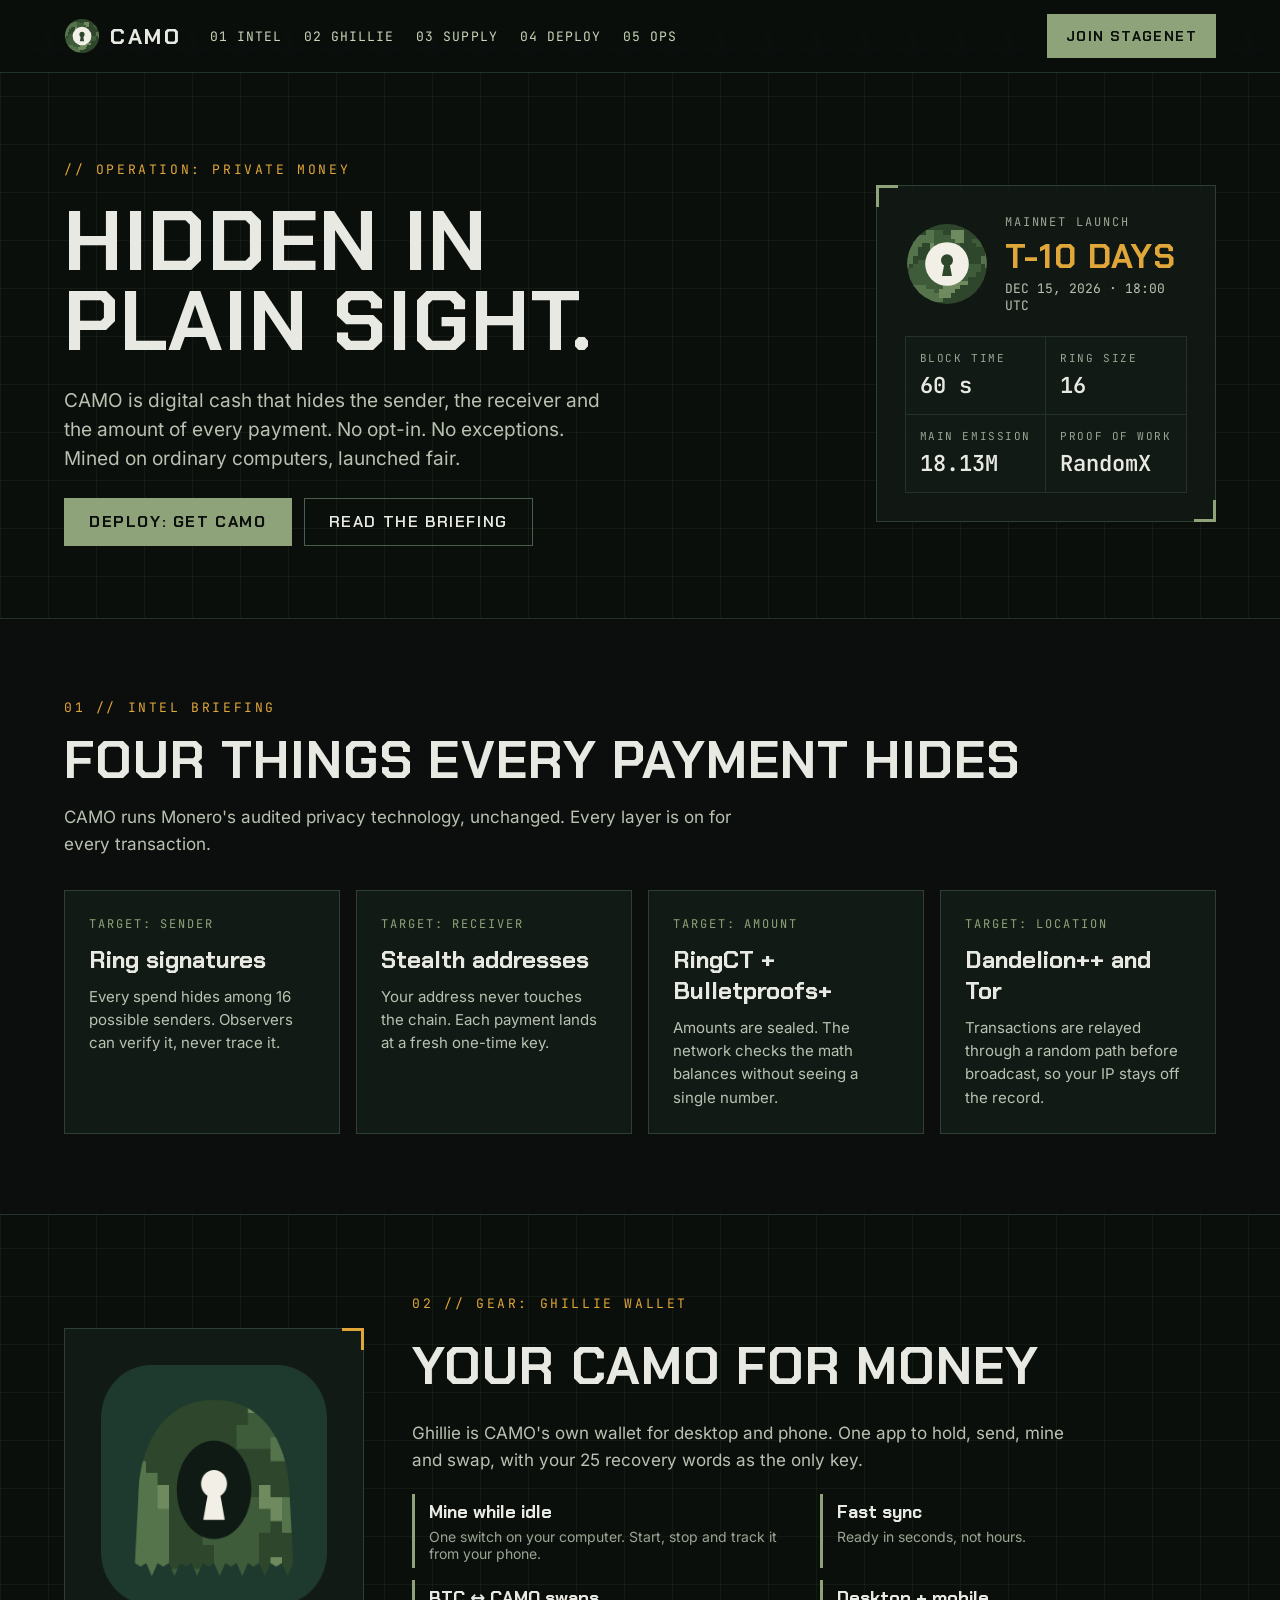
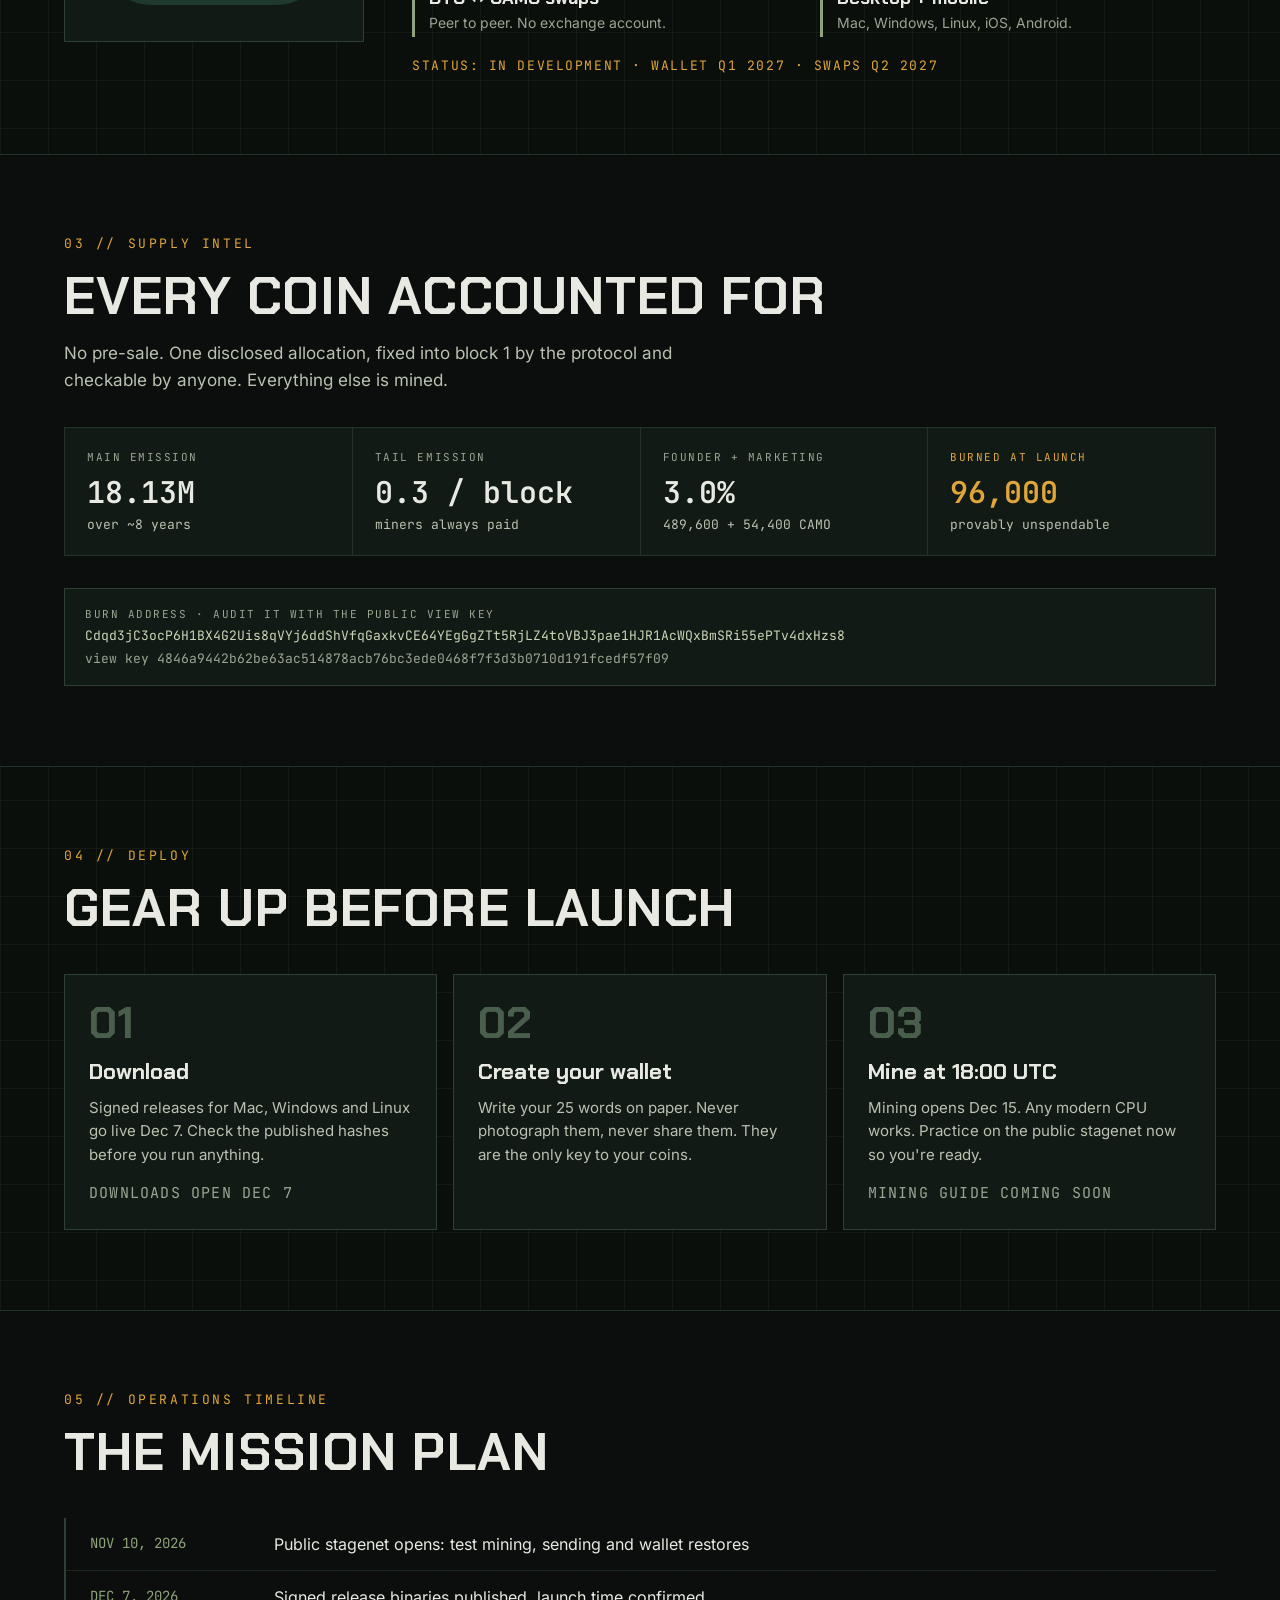
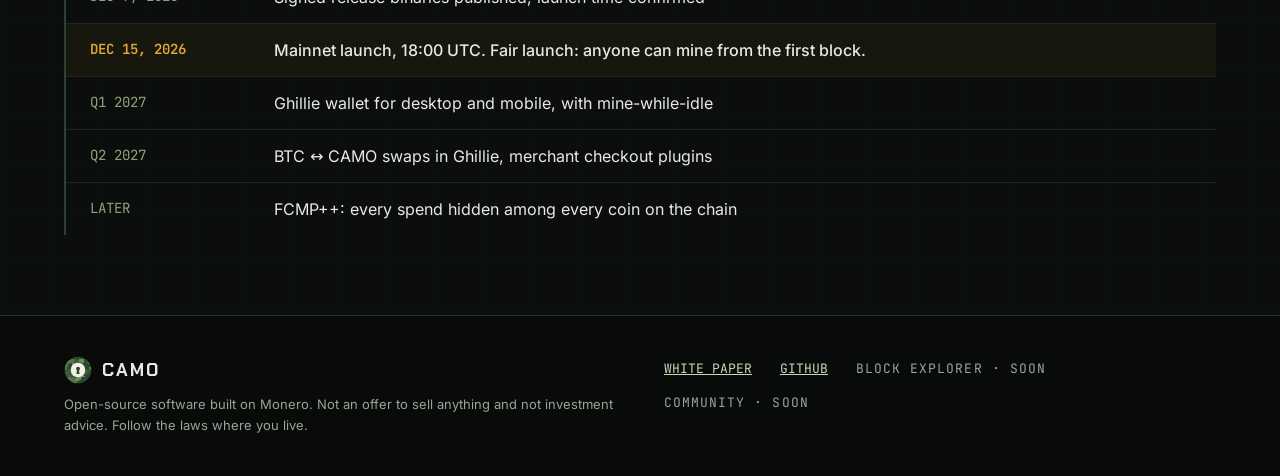
==== website/index.html @ 6e3fe288 "Add static website from the night-ops design Plain HTML/CSS/JS with self-hosted fonts and a strict C" ====
<!doctype html>
<html lang="en">
<head>
<meta charset="utf-8">
<meta name="viewport" content="width=device-width, initial-scale=1">
<title>CAMO: private digital cash</title>
<meta name="description" content="CAMO is digital cash that hides the sender, the receiver and the amount of every payment. Built on Monero's audited privacy technology. Fair launch Dec 15, 2026.">
<meta http-equiv="Content-Security-Policy" content="default-src 'self'; img-src 'self'; font-src 'self'; style-src 'self'; script-src 'self'; object-src 'none'; base-uri 'none'; form-action 'none'">
<meta name="referrer" content="no-referrer">
<meta name="theme-color" content="#0B0F0C">
<meta property="og:title" content="CAMO: hidden in plain sight">
<meta property="og:description" content="Private digital cash. Sender, receiver and amount hidden in every payment. Fair launch Dec 15, 2026, 18:00 UTC.">
<meta property="og:image" content="assets/camo-logo-512.png">
<link rel="icon" href="assets/favicon.ico" sizes="any">
<link rel="icon" href="assets/camo-logo.svg" type="image/svg+xml">
<link rel="preload" href="assets/fonts/chakra-petch-latin-700-normal.woff2" as="font" type="font/woff2" crossorigin>
<link rel="stylesheet" href="styles.css">
<script src="main.js" defer></script>
</head>
<body>
<a class="skip" href="#intel">Skip to content</a>
<div class="grid-bg">

<header class="topbar">
  <nav class="wrap nav" aria-label="Main">
    <a class="brand" href="#top">
      <img src="assets/camo-logo.svg" alt="" width="36" height="36">
      <span>CAMO</span>
    </a>
    <div class="nav-links">
      <a href="#intel">01 INTEL</a>
      <a href="#ghillie">02 GHILLIE</a>
      <a href="#supply">03 SUPPLY</a>
      <a href="#deploy">04 DEPLOY</a>
      <a href="#ops">05 OPS</a>
    </div>
    <a class="btn btn-solid btn-sm" href="#deploy">JOIN STAGENET</a>
  </nav>
</header>

<main>
<!-- HERO -->
<section id="top" class="wrap hero">
  <div class="hero-copy">
    <p class="kicker">// OPERATION: PRIVATE MONEY</p>
    <h1>Hidden in<br>plain sight.</h1>
    <p class="lede">CAMO is digital cash that hides the sender, the receiver and the amount of every payment. No opt-in. No exceptions. Mined on ordinary computers, launched fair.</p>
    <div class="actions">
      <a class="btn btn-solid" href="#deploy">DEPLOY: GET CAMO</a>
      <a class="btn btn-ghost" href="#intel">READ THE BRIEFING</a>
    </div>
  </div>
  <div class="panel hero-panel">
    <span class="corner tl" aria-hidden="true"></span>
    <span class="corner br" aria-hidden="true"></span>
    <div class="launch">
      <img src="assets/camo-logo.svg" alt="CAMO coin" width="84" height="84">
      <div>
        <p class="label">MAINNET LAUNCH</p>
        <p class="countdown" id="countdown" data-launch="2026-12-15T18:00:00Z">DEC 15</p>
        <p class="mono-sm">DEC 15, 2026 · 18:00 UTC</p>
      </div>
    </div>
    <dl class="stats stats-2">
      <div><dt>BLOCK TIME</dt><dd>60 s</dd></div>
      <div><dt>RING SIZE</dt><dd>16</dd></div>
      <div><dt>MAIN EMISSION</dt><dd>18.13M</dd></div>
      <div><dt>PROOF OF WORK</dt><dd>RandomX</dd></div>
    </dl>
  </div>
</section>

<!-- 01 INTEL -->
<section id="intel" class="band band-dark">
  <div class="wrap stack">
    <header class="sec-head">
      <p class="kicker">01 // INTEL BRIEFING</p>
      <h2>Four things every payment hides</h2>
      <p class="sub">CAMO runs Monero's audited privacy technology, unchanged. Every layer is on for every transaction.</p>
    </header>
    <div class="cards">
      <article class="card">
        <p class="tag">TARGET: SENDER</p>
        <h3>Ring signatures</h3>
        <p>Every spend hides among 16 possible senders. Observers can verify it, never trace it.</p>
      </article>
      <article class="card">
        <p class="tag">TARGET: RECEIVER</p>
        <h3>Stealth addresses</h3>
        <p>Your address never touches the chain. Each payment lands at a fresh one-time key.</p>
      </article>
      <article class="card">
        <p class="tag">TARGET: AMOUNT</p>
        <h3>RingCT + Bulletproofs+</h3>
        <p>Amounts are sealed. The network checks the math balances without seeing a single number.</p>
      </article>
      <article class="card">
        <p class="tag">TARGET: LOCATION</p>
        <h3>Dandelion++ and Tor</h3>
        <p>Transactions are relayed through a random path before broadcast, so your IP stays off the record.</p>
      </article>
    </div>
  </div>
</section>

<!-- 02 GHILLIE -->
<section id="ghillie" class="band">
  <div class="wrap split">
    <div class="ghillie-art">
      <div class="panel">
        <span class="corner tr amber" aria-hidden="true"></span>
        <img src="assets/ghillie-icon-512.png" alt="Ghillie wallet icon: a camouflage hood with a keyhole face" width="240" height="240">
      </div>
    </div>
    <div class="stack-sm grow">
      <p class="kicker">02 // GEAR: GHILLIE WALLET</p>
      <h2>Your camo for money</h2>
      <p class="sub">Ghillie is CAMO's own wallet for desktop and phone. One app to hold, send, mine and swap, with your 25 recovery words as the only key.</p>
      <ul class="features">
        <li><strong>Mine while idle</strong><span>One switch on your computer. Start, stop and track it from your phone.</span></li>
        <li><strong>Fast sync</strong><span>Ready in seconds, not hours.</span></li>
        <li><strong>BTC ↔ CAMO swaps</strong><span>Peer to peer. No exchange account.</span></li>
        <li><strong>Desktop + mobile</strong><span>Mac, Windows, Linux, iOS, Android.</span></li>
      </ul>
      <p class="status">STATUS: IN DEVELOPMENT · WALLET Q1 2027 · SWAPS Q2 2027</p>
    </div>
  </div>
</section>

<!-- 03 SUPPLY -->
<section id="supply" class="band band-dark">
  <div class="wrap stack">
    <header class="sec-head">
      <p class="kicker">03 // SUPPLY INTEL</p>
      <h2>Every coin accounted for</h2>
      <p class="sub">No pre-sale. One disclosed allocation, fixed into block 1 by the protocol and checkable by anyone. Everything else is mined.</p>
    </header>
    <dl class="stats stats-wide">
      <div><dt>MAIN EMISSION</dt><dd>18.13M</dd><p>over ~8 years</p></div>
      <div><dt>TAIL EMISSION</dt><dd>0.3 / block</dd><p>miners always paid</p></div>
      <div><dt>FOUNDER + MARKETING</dt><dd>3.0%</dd><p>489,600 + 54,400 CAMO</p></div>
      <div class="hot"><dt>BURNED AT LAUNCH</dt><dd>96,000</dd><p>provably unspendable</p></div>
    </dl>
    <div class="panel burn">
      <p class="label">BURN ADDRESS · AUDIT IT WITH THE PUBLIC VIEW KEY</p>
      <p class="addr">Cdqd3jC3ocP6H1BX4G2Uis8qVYj6ddShVfqGaxkvCE64YEgGgZTt5RjLZ4toVBJ3pae1HJR1AcWQxBmSRi55ePTv4dxHzs8</p>
      <p class="addr dim">view key 4846a9442b62be63ac514878acb76bc3ede0468f7f3d3b0710d191fcedf57f09</p>
    </div>
  </div>
</section>

<!-- 04 DEPLOY -->
<section id="deploy" class="band">
  <div class="wrap stack">
    <header class="sec-head">
      <p class="kicker">04 // DEPLOY</p>
      <h2>Gear up before launch</h2>
    </header>
    <ol class="cards steps">
      <li class="card">
        <p class="step-no" aria-hidden="true">01</p>
        <h3>Download</h3>
        <p>Signed releases for Mac, Windows and Linux go live Dec 7. Check the published hashes before you run anything.</p>
        <p class="soon">DOWNLOADS OPEN DEC 7</p>
      </li>
      <li class="card">
        <p class="step-no" aria-hidden="true">02</p>
        <h3>Create your wallet</h3>
        <p>Write your 25 words on paper. Never photograph them, never share them. They are the only key to your coins.</p>
      </li>
      <li class="card">
        <p class="step-no" aria-hidden="true">03</p>
        <h3>Mine at 18:00 UTC</h3>
        <p>Mining opens Dec 15. Any modern CPU works. Practice on the public stagenet now so you're ready.</p>
        <p class="soon">MINING GUIDE COMING SOON</p>
      </li>
    </ol>
  </div>
</section>

<!-- 05 OPS -->
<section id="ops" class="band band-dark">
  <div class="wrap stack">
    <header class="sec-head">
      <p class="kicker">05 // OPERATIONS TIMELINE</p>
      <h2>The mission plan</h2>
    </header>
    <ol class="timeline">
      <li><span class="when">NOV 10, 2026</span><span>Public stagenet opens: test mining, sending and wallet restores</span></li>
      <li><span class="when">DEC 7, 2026</span><span>Signed release binaries published, launch time confirmed</span></li>
      <li class="hot"><span class="when">DEC 15, 2026</span><span>Mainnet launch, 18:00 UTC. Fair launch: anyone can mine from the first block.</span></li>
      <li><span class="when">Q1 2027</span><span>Ghillie wallet for desktop and mobile, with mine-while-idle</span></li>
      <li><span class="when">Q2 2027</span><span>BTC ↔ CAMO swaps in Ghillie, merchant checkout plugins</span></li>
      <li><span class="when">LATER</span><span>FCMP++: every spend hidden among every coin on the chain</span></li>
    </ol>
  </div>
</section>
</main>

<footer class="footer">
  <div class="wrap footer-in">
    <div class="stack-xs">
      <div class="brand brand-sm"><img src="assets/camo-logo.svg" alt="" width="28" height="28"><span>CAMO</span></div>
      <p class="fine">Open-source software built on Monero. Not an offer to sell anything and not investment advice. Follow the laws where you live.</p>
    </div>
    <nav class="footer-links" aria-label="Footer">
      <a href="assets/CAMO-White-Paper.pdf">WHITE PAPER</a>
      <a href="https://github.com/thedifference7717-sys/camo" rel="noopener">GITHUB</a>
      <span class="soon">BLOCK EXPLORER · SOON</span>
      <span class="soon">COMMUNITY · SOON</span>
    </nav>
  </div>
</footer>

</div>
</body>
</html>
---- website/styles.css ----
/* CAMO website — "night-ops" look. Self-hosted fonts (no third-party requests). */
@font-face{font-family:"Chakra Petch";font-weight:600;font-display:swap;src:url(assets/fonts/chakra-petch-latin-600-normal.woff2) format("woff2")}
@font-face{font-family:"Chakra Petch";font-weight:700;font-display:swap;src:url(assets/fonts/chakra-petch-latin-700-normal.woff2) format("woff2")}
@font-face{font-family:"JetBrains Mono";font-weight:400;font-display:swap;src:url(assets/fonts/jetbrains-mono-latin-400-normal.woff2) format("woff2")}
@font-face{font-family:"JetBrains Mono";font-weight:600;font-display:swap;src:url(assets/fonts/jetbrains-mono-latin-600-normal.woff2) format("woff2")}
@font-face{font-family:"Inter";font-weight:400;font-display:swap;src:url(assets/fonts/inter-latin-400-normal.woff2) format("woff2")}
@font-face{font-family:"Inter";font-weight:500;font-display:swap;src:url(assets/fonts/inter-latin-500-normal.woff2) format("woff2")}

:root{
  --bg:#0B0F0C; --bg-deep:#080B09; --panel:#121A15; --line:#24332A; --line-2:#2E4034; --line-3:#1C2820;
  --text:#E7E9E2; --text-2:#B9C2B1; --text-3:#9AA593; --link:#C9D6B8;
  --olive:#8FA37A; --olive-dim:#4A5E4E; --amber:#E0A63A;
  --display:"Chakra Petch",system-ui,sans-serif; --mono:"JetBrains Mono",ui-monospace,monospace; --body:"Inter",system-ui,sans-serif;
  color-scheme:dark;
}
*,*::before,*::after{box-sizing:border-box}
html{scroll-behavior:smooth;scroll-padding-top:80px}
@media (prefers-reduced-motion:reduce){html{scroll-behavior:auto}}
body{margin:0;background:var(--bg);color:var(--text);font-family:var(--body);-webkit-text-size-adjust:100%}
img{max-width:100%;height:auto}
a{color:var(--link)}a:hover{color:#fff}
:focus-visible{outline:2px solid var(--amber);outline-offset:3px}
h1,h2,h3{font-family:var(--display);font-weight:700;margin:0}
h2{font-size:clamp(32px,4.5vw,52px);letter-spacing:.02em;text-transform:uppercase}
h3{font-size:24px}
p{margin:0}
.skip{position:absolute;left:-9999px;top:0;z-index:10;background:var(--amber);color:var(--bg);padding:10px 14px;font-family:var(--mono)}
.skip:focus{left:12px;top:12px}

.grid-bg{min-height:100vh;background-color:var(--bg);
  background-image:linear-gradient(rgba(143,163,122,.07) 1px,transparent 1px),linear-gradient(90deg,rgba(143,163,122,.07) 1px,transparent 1px);
  background-size:48px 48px}
.wrap{max-width:1200px;margin:0 auto;padding-left:24px;padding-right:24px}
.stack{display:flex;flex-direction:column;gap:32px}
.stack-sm{display:flex;flex-direction:column;gap:20px}
.stack-xs{display:flex;flex-direction:column;gap:10px}
.grow{flex:999 1 480px;min-width:0}

/* nav */
.topbar{position:sticky;top:0;z-index:5;border-bottom:1px solid var(--line);background:rgba(11,15,12,.92);backdrop-filter:blur(6px)}
.nav{padding-top:14px;padding-bottom:14px;display:flex;flex-wrap:wrap;align-items:center;gap:12px 28px}
.brand{display:flex;align-items:center;gap:10px;text-decoration:none;color:var(--text);font-family:var(--display);font-weight:700;font-size:22px;letter-spacing:.12em}
.brand img{width:36px;height:36px}
.brand-sm{font-size:18px}.brand-sm img{width:28px;height:28px}
.nav-links{display:flex;flex-wrap:wrap;gap:6px 22px;flex-grow:1;font-family:var(--mono);font-size:13px;letter-spacing:.08em}
.nav-links a{text-decoration:none;padding:6px 0}

/* buttons */
.btn{display:inline-flex;align-items:center;min-height:48px;padding:0 24px;font-family:var(--display);font-weight:700;font-size:16px;letter-spacing:.1em;text-decoration:none;border:1px solid var(--olive)}
.btn-sm{min-height:44px;padding:0 18px;font-size:14px}
.btn-solid{background:var(--olive);color:var(--bg)}.btn-solid:hover{background:#A3B78E;color:var(--bg)}
.btn-ghost{border-color:var(--olive-dim);color:var(--text);font-weight:600}.btn-ghost:hover{border-color:var(--olive)}
.actions{display:flex;flex-wrap:wrap;gap:12px}

/* type helpers */
.kicker{font-family:var(--mono);font-size:13px;letter-spacing:.2em;color:var(--amber)}
.label{font-family:var(--mono);font-size:12px;letter-spacing:.16em;color:var(--text-3)}
.mono-sm{font-family:var(--mono);font-size:13px;color:var(--text-2);margin-top:2px}
.sub{max-width:680px;font-size:17px;line-height:1.6;color:var(--text-2)}
.sec-head{display:flex;flex-direction:column;gap:10px}

/* hero */
.hero{padding-top:88px;padding-bottom:72px;display:flex;flex-wrap:wrap;gap:48px;align-items:center}
.hero-copy{flex:999 1 520px;min-width:0;display:flex;flex-direction:column;gap:24px}
.hero h1{font-size:clamp(44px,7vw,84px);line-height:.95;letter-spacing:.02em;text-transform:uppercase}
.lede{max-width:560px;font-size:19px;line-height:1.55;color:var(--text-2)}
.panel{position:relative;border:1px solid var(--line-2);background:rgba(18,26,21,.9)}
.hero-panel{flex:1 1 340px;min-width:0;padding:28px}
.corner{position:absolute;width:22px;height:22px;border:0 solid var(--olive)}
.corner.tl{top:-1px;left:-1px;border-top-width:3px;border-left-width:3px}
.corner.br{bottom:-1px;right:-1px;border-bottom-width:3px;border-right-width:3px}
.corner.tr{top:-1px;right:-1px;border-top-width:3px;border-right-width:3px}
.corner.amber{border-color:var(--amber)}
.launch{display:flex;align-items:center;gap:16px;margin-bottom:22px}
.launch img{width:84px;height:84px;flex:none}
.countdown{margin-top:4px;font-family:var(--display);font-weight:700;font-size:34px;letter-spacing:.04em;color:var(--amber)}

/* stat grids */
.stats{margin:0;display:grid;gap:1px;background:var(--line);border:1px solid var(--line);font-family:var(--mono)}
.stats>div{background:var(--panel);padding:14px}
.stats dt{font-size:11px;letter-spacing:.14em;color:var(--text-3)}
.stats dd{margin:6px 0 0;font-size:22px;font-weight:600}
.stats-2{grid-template-columns:repeat(2,minmax(0,1fr))}
.stats-wide{grid-template-columns:repeat(auto-fit,minmax(220px,1fr))}
.stats-wide>div{padding:22px}
.stats-wide dd{margin:8px 0 4px;font-size:30px}
.stats-wide p{font-size:13px;color:var(--text-2)}
.stats .hot dt,.stats .hot dd{color:var(--amber)}

/* bands & cards */
.band{border-top:1px solid var(--line)}
.band>.wrap{padding-top:80px;padding-bottom:80px}
.band-dark{background:rgba(11,15,12,.85)}
.cards{margin:0;padding:0;list-style:none;display:flex;flex-wrap:wrap;gap:16px}
.card{flex:1 1 250px;border:1px solid var(--line-2);background:var(--panel);padding:24px;display:flex;flex-direction:column;gap:10px}
.card>p{font-size:15px;line-height:1.55;color:var(--text-2)}
.card .tag{font-family:var(--mono);font-size:12px;letter-spacing:.16em;color:var(--olive)}
.steps .card{flex-basis:300px}.steps h3{font-size:22px}
.card .step-no{font-family:var(--display);font-weight:700;font-size:44px;color:var(--olive-dim);line-height:1.1}
.soon{font-family:var(--mono);font-size:13px;letter-spacing:.08em;color:var(--text-3)}
.card .soon{margin-top:auto;padding-top:6px;color:var(--text-3)}

/* ghillie */
.split{display:flex;flex-wrap:wrap;gap:48px;align-items:center}
.ghillie-art{flex:1 1 300px;display:flex;justify-content:center}
.ghillie-art .panel{padding:36px;background:var(--panel)}
.ghillie-art img{display:block;width:240px;height:240px}
.features{margin:0;padding:0;list-style:none;display:grid;grid-template-columns:repeat(2,minmax(0,1fr));gap:12px}
.features li{border-left:3px solid var(--olive);padding:6px 0 6px 14px;display:flex;flex-direction:column;gap:4px}
.features strong{font-family:var(--display);font-weight:700;font-size:18px}
.features span{font-size:14px;color:var(--text-3)}
.status{font-family:var(--mono);font-size:13px;letter-spacing:.12em;color:var(--amber)}

/* burn */
.burn{background:var(--panel);padding:18px 20px;display:flex;flex-direction:column;gap:6px}
.burn .label{font-size:11px;letter-spacing:.14em}
.addr{font-family:var(--mono);font-size:13px;color:var(--link);word-break:break-all;user-select:all}
.addr.dim{color:var(--text-3)}

/* timeline */
.timeline{margin:0;padding:0;list-style:none;border-left:2px solid var(--line-2)}
.timeline li{display:flex;flex-wrap:wrap;gap:4px 24px;padding:16px 0 16px 24px;border-bottom:1px solid var(--line-3);font-size:16px}
.timeline li:last-child{border-bottom:0}
.timeline .when{flex:0 0 160px;font-family:var(--mono);font-size:14px;color:var(--olive)}
.timeline li>span:last-child{flex:1 1 320px}
.timeline .hot{background:rgba(224,166,58,.06);font-weight:500}
.timeline .hot .when{color:var(--amber);font-weight:600}

/* footer */
.footer{border-top:1px solid var(--line);background:var(--bg-deep)}
.footer-in{padding-top:40px;padding-bottom:40px;display:flex;flex-wrap:wrap;gap:24px 48px;align-items:flex-start}
.footer-in>div{flex:1 1 280px}
.fine{font-size:13px;line-height:1.6;color:var(--text-3)}
.footer-links{flex:1 1 280px;display:flex;flex-wrap:wrap;gap:10px 28px;font-family:var(--mono);font-size:13px}
.footer-links a,.footer-links span{min-height:24px;display:inline-flex;align-items:center}

@media (max-width:560px){
  .hero{padding-top:56px;padding-bottom:48px}
  .band>.wrap{padding-top:56px;padding-bottom:56px}
  .wrap{padding-left:16px;padding-right:16px}
  .topbar{position:static}
  .features{grid-template-columns:1fr}
  .countdown{font-size:28px}
  .launch img{width:64px;height:64px}
  .ghillie-art img{width:180px;height:180px}
}
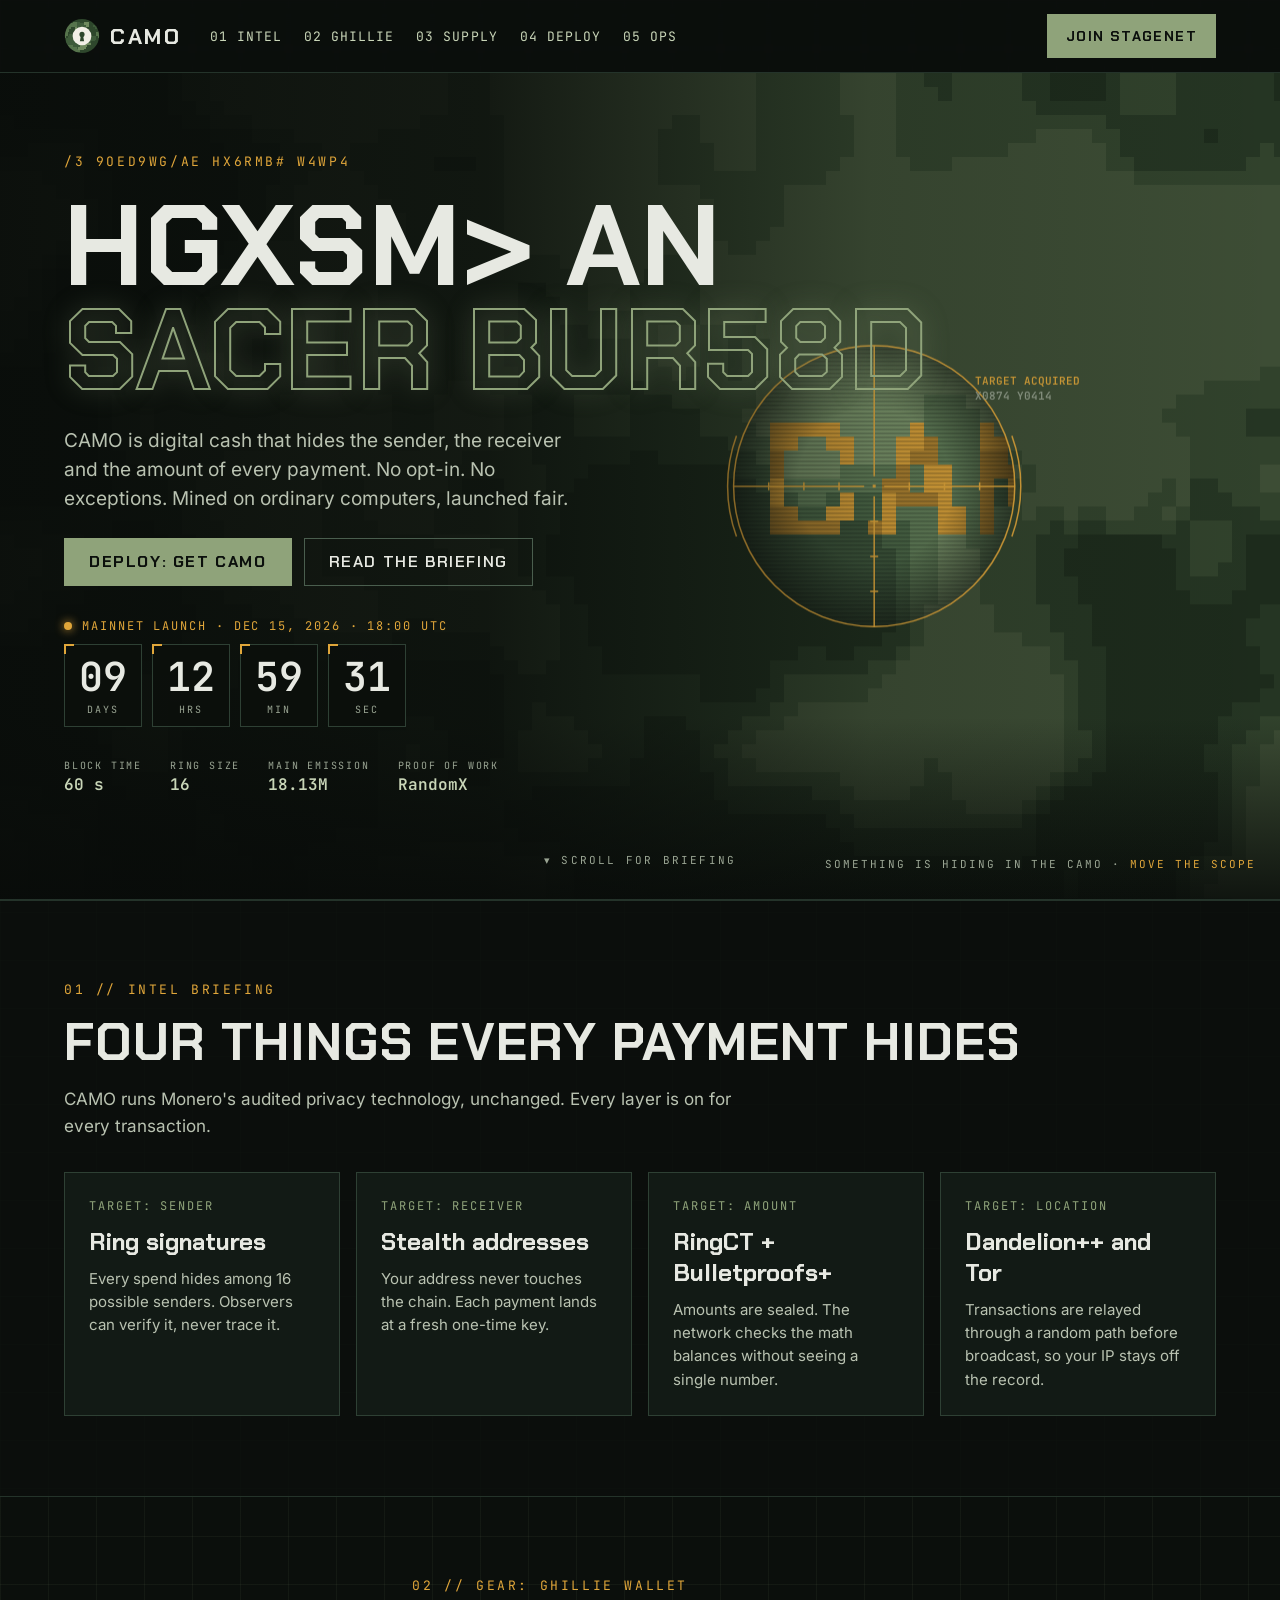
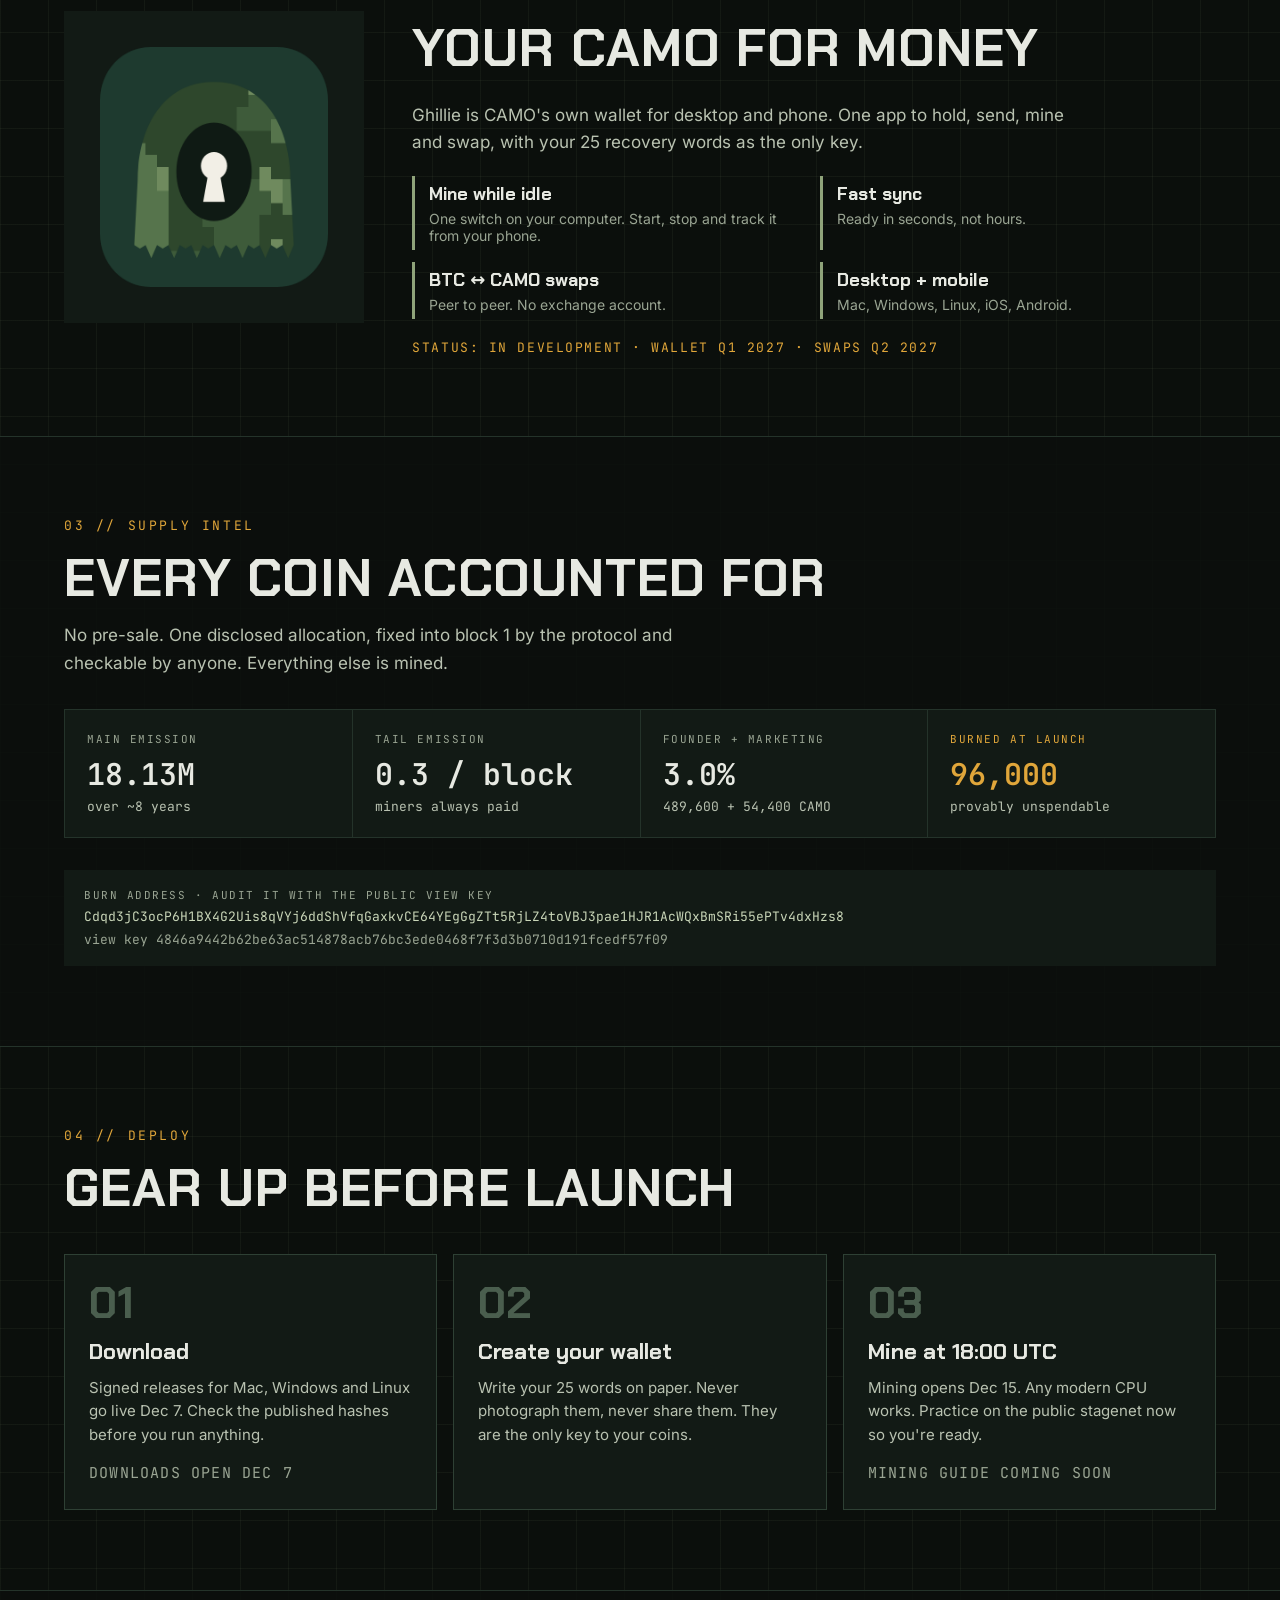
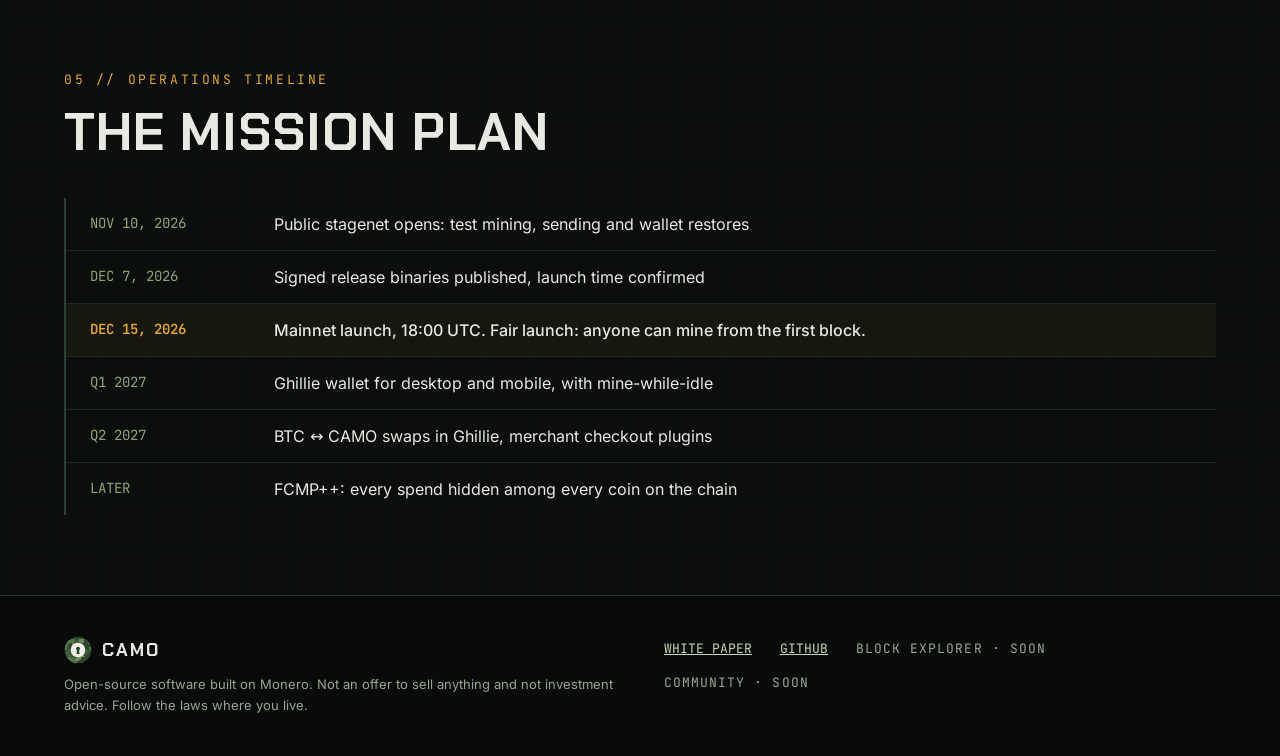
==== commit 532c3ef6: "Website: eye-catching opening screen Full-screen living pixel-camo field in the logo's greens with t" ====
--- a/website/index.html
+++ b/website/index.html
@@ -14,6 +14,7 @@
 <link rel="icon" href="assets/favicon.ico" sizes="any">
 <link rel="icon" href="assets/camo-logo.svg" type="image/svg+xml">
 <link rel="preload" href="assets/fonts/chakra-petch-latin-700-normal.woff2" as="font" type="font/woff2" crossorigin>
+<link rel="preload" href="assets/fonts/jetbrains-mono-latin-600-normal.woff2" as="font" type="font/woff2" crossorigin>
 <link rel="stylesheet" href="styles.css">
 <script src="main.js" defer></script>
 </head>
@@ -40,34 +41,38 @@
 
 <main>
 <!-- HERO -->
-<section id="top" class="wrap hero">
-  <div class="hero-copy">
-    <p class="kicker">// OPERATION: PRIVATE MONEY</p>
-    <h1>Hidden in<br>plain sight.</h1>
+<section id="top" class="hero">
+  <canvas id="camo-field" class="hero-field" aria-hidden="true"></canvas>
+  <div class="hero-shade" aria-hidden="true"></div>
+  <div class="wrap hero-in">
+    <p class="kicker" data-decrypt>// OPERATION: PRIVATE MONEY</p>
+    <h1 aria-label="Hidden in plain sight.">
+      <span class="h1-line" data-decrypt aria-hidden="true">HIDDEN IN</span>
+      <span class="h1-line h1-outline" data-decrypt aria-hidden="true">PLAIN SIGHT.</span>
+    </h1>
     <p class="lede">CAMO is digital cash that hides the sender, the receiver and the amount of every payment. No opt-in. No exceptions. Mined on ordinary computers, launched fair.</p>
     <div class="actions">
       <a class="btn btn-solid" href="#deploy">DEPLOY: GET CAMO</a>
       <a class="btn btn-ghost" href="#intel">READ THE BRIEFING</a>
     </div>
-  </div>
-  <div class="panel hero-panel">
-    <span class="corner tl" aria-hidden="true"></span>
-    <span class="corner br" aria-hidden="true"></span>
-    <div class="launch">
-      <img src="assets/camo-logo.svg" alt="CAMO coin" width="84" height="84">
-      <div>
-        <p class="label">MAINNET LAUNCH</p>
-        <p class="countdown" id="countdown" data-launch="2026-12-15T18:00:00Z">DEC 15</p>
-        <p class="mono-sm">DEC 15, 2026 · 18:00 UTC</p>
+    <div class="launch-box">
+      <p class="label"><span class="blink" aria-hidden="true"></span>MAINNET LAUNCH · DEC 15, 2026 · 18:00 UTC</p>
+      <div class="clock" id="countdown" data-launch="2026-12-15T18:00:00Z" role="timer" aria-live="off">
+        <div><span class="num" data-unit="d">--</span><span class="unit">DAYS</span></div>
+        <div><span class="num" data-unit="h">--</span><span class="unit">HRS</span></div>
+        <div><span class="num" data-unit="m">--</span><span class="unit">MIN</span></div>
+        <div><span class="num" data-unit="s">--</span><span class="unit">SEC</span></div>
       </div>
     </div>
-    <dl class="stats stats-2">
+    <dl class="hero-stats">
       <div><dt>BLOCK TIME</dt><dd>60 s</dd></div>
       <div><dt>RING SIZE</dt><dd>16</dd></div>
       <div><dt>MAIN EMISSION</dt><dd>18.13M</dd></div>
       <div><dt>PROOF OF WORK</dt><dd>RandomX</dd></div>
     </dl>
   </div>
+  <p class="hint" aria-hidden="true">SOMETHING IS HIDING IN THE CAMO · <span class="hint-act hint-mouse">MOVE THE SCOPE</span><span class="hint-act hint-touch">TAP THE CAMO</span></p>
+  <a class="scroll-cue" href="#intel"><span aria-hidden="true">▾</span> SCROLL FOR BRIEFING</a>
 </section>
 
 <!-- 01 INTEL -->
--- a/website/styles.css
+++ b/website/styles.css
@@ -59,21 +59,45 @@
 .sub{max-width:680px;font-size:17px;line-height:1.6;color:var(--text-2)}
 .sec-head{display:flex;flex-direction:column;gap:10px}
 
-/* hero */
-.hero{padding-top:88px;padding-bottom:72px;display:flex;flex-wrap:wrap;gap:48px;align-items:center}
-.hero-copy{flex:999 1 520px;min-width:0;display:flex;flex-direction:column;gap:24px}
-.hero h1{font-size:clamp(44px,7vw,84px);line-height:.95;letter-spacing:.02em;text-transform:uppercase}
-.lede{max-width:560px;font-size:19px;line-height:1.55;color:var(--text-2)}
-.panel{position:relative;border:1px solid var(--line-2);background:rgba(18,26,21,.9)}
-.hero-panel{flex:1 1 340px;min-width:0;padding:28px}
-.corner{position:absolute;width:22px;height:22px;border:0 solid var(--olive)}
-.corner.tl{top:-1px;left:-1px;border-top-width:3px;border-left-width:3px}
-.corner.br{bottom:-1px;right:-1px;border-bottom-width:3px;border-right-width:3px}
-.corner.tr{top:-1px;right:-1px;border-top-width:3px;border-right-width:3px}
-.corner.amber{border-color:var(--amber)}
-.launch{display:flex;align-items:center;gap:16px;margin-bottom:22px}
-.launch img{width:84px;height:84px;flex:none}
-.countdown{margin-top:4px;font-family:var(--display);font-weight:700;font-size:34px;letter-spacing:.04em;color:var(--amber)}
+/* hero: living camo field + scope */
+.hero{position:relative;min-height:calc(100vh - 73px);min-height:calc(100svh - 73px);display:flex;flex-direction:column;justify-content:center;overflow:hidden;border-bottom:1px solid var(--line);background:#0E140F}
+.hero-field{position:absolute;inset:0;width:100%;height:100%;display:block;cursor:crosshair}
+.hero-shade{position:absolute;inset:0;pointer-events:none;
+  background:linear-gradient(90deg,rgba(8,11,9,.92) 0%,rgba(8,11,9,.78) 38%,rgba(8,11,9,.15) 68%,rgba(8,11,9,0) 100%),
+             linear-gradient(0deg,rgba(8,11,9,.85) 0%,rgba(8,11,9,0) 22%)}
+.hero-in{position:relative;width:100%;padding-top:64px;padding-bottom:88px;display:flex;flex-direction:column;gap:24px;pointer-events:none}
+.hero-in a,.hero-in .clock{pointer-events:auto}
+.hero h1{display:flex;flex-direction:column;font-size:clamp(48px,9vw,128px);line-height:.9;letter-spacing:.01em;text-transform:uppercase;max-width:12ch}
+.h1-line{white-space:nowrap}
+.h1-outline{color:transparent;-webkit-text-stroke:2px var(--olive);text-shadow:0 0 28px rgba(143,163,122,.25)}
+.lede{max-width:520px;font-size:19px;line-height:1.55;color:var(--text-2)}
+.launch-box{display:flex;flex-direction:column;gap:10px;margin-top:8px}
+.launch-box .label{display:flex;align-items:center;gap:10px;color:var(--amber)}
+.blink{width:8px;height:8px;background:var(--amber);border-radius:50%;box-shadow:0 0 10px var(--amber);animation:blink 1.4s steps(2,start) infinite}
+@keyframes blink{to{visibility:hidden}}
+.clock{display:flex;gap:10px;font-family:var(--mono)}
+.clock>div{display:flex;flex-direction:column;align-items:center;min-width:78px;padding:12px 10px 10px;border:1px solid var(--line-2);background:rgba(11,15,12,.82);position:relative}
+.clock>div::before{content:"";position:absolute;top:-1px;left:-1px;width:10px;height:10px;border-top:2px solid var(--amber);border-left:2px solid var(--amber)}
+.clock .num{font-size:40px;font-weight:600;line-height:1;color:var(--text);font-variant-numeric:tabular-nums}
+.clock .unit{margin-top:6px;font-size:10px;letter-spacing:.2em;color:var(--text-3)}
+.clock.live .num{color:var(--amber)}
+.hero-stats{margin:8px 0 0;display:flex;flex-wrap:wrap;gap:8px 28px;font-family:var(--mono)}
+.hero-stats dt{font-size:10px;letter-spacing:.18em;color:var(--text-3)}
+.hero-stats dd{margin:2px 0 0;font-size:16px;font-weight:600;color:var(--link)}
+.hint{position:absolute;right:24px;bottom:28px;margin:0;font-family:var(--mono);font-size:11px;letter-spacing:.18em;color:var(--text-3);pointer-events:none;text-align:right}
+.hint-act{color:var(--amber);white-space:nowrap}
+.hint-touch{display:none}
+@media (hover:none){.hint-mouse{display:none}.hint-touch{display:inline}}
+.scroll-cue{position:absolute;left:50%;bottom:22px;transform:translateX(-50%);font-family:var(--mono);font-size:11px;letter-spacing:.2em;text-decoration:none;color:var(--text-3);padding:10px;white-space:nowrap}
+.scroll-cue span{display:inline-block;animation:nudge 1.8s ease-in-out infinite}
+@keyframes nudge{50%{transform:translateY(4px)}}
+@media (prefers-reduced-motion:reduce){.blink,.scroll-cue span{animation:none}}
+@media (max-width:900px){
+  .hero{justify-content:flex-start}
+  .hero-shade{background:linear-gradient(180deg,rgba(8,11,9,.72) 0%,rgba(8,11,9,.62) 60%,rgba(8,11,9,0) 80%,rgba(8,11,9,.5) 100%)}
+  .hero-in{padding-bottom:260px}
+  .hint{left:16px;right:16px;bottom:64px;text-align:center}
+}
 
 /* stat grids */
 .stats{margin:0;display:grid;gap:1px;background:var(--line);border:1px solid var(--line);font-family:var(--mono)}
@@ -135,12 +159,17 @@
 .footer-links a,.footer-links span{min-height:24px;display:inline-flex;align-items:center}
 
 @media (max-width:560px){
-  .hero{padding-top:56px;padding-bottom:48px}
+  .hero-in{padding-top:56px;gap:20px}
+  .h1-outline{-webkit-text-stroke-width:1.5px}
+  .clock{gap:6px}.clock>div{min-width:0;flex:1}.clock .num{font-size:30px}
   .band>.wrap{padding-top:56px;padding-bottom:56px}
   .wrap{padding-left:16px;padding-right:16px}
+  .nav{flex-wrap:nowrap;justify-content:space-between;padding-top:10px;padding-bottom:10px}
+  .nav-links{display:none}
+  .hero{min-height:calc(100svh - 65px)}
+  .hero-in{padding-top:40px}
+  .lede{font-size:17px}
   .topbar{position:static}
   .features{grid-template-columns:1fr}
-  .countdown{font-size:28px}
-  .launch img{width:64px;height:64px}
   .ghillie-art img{width:180px;height:180px}
 }
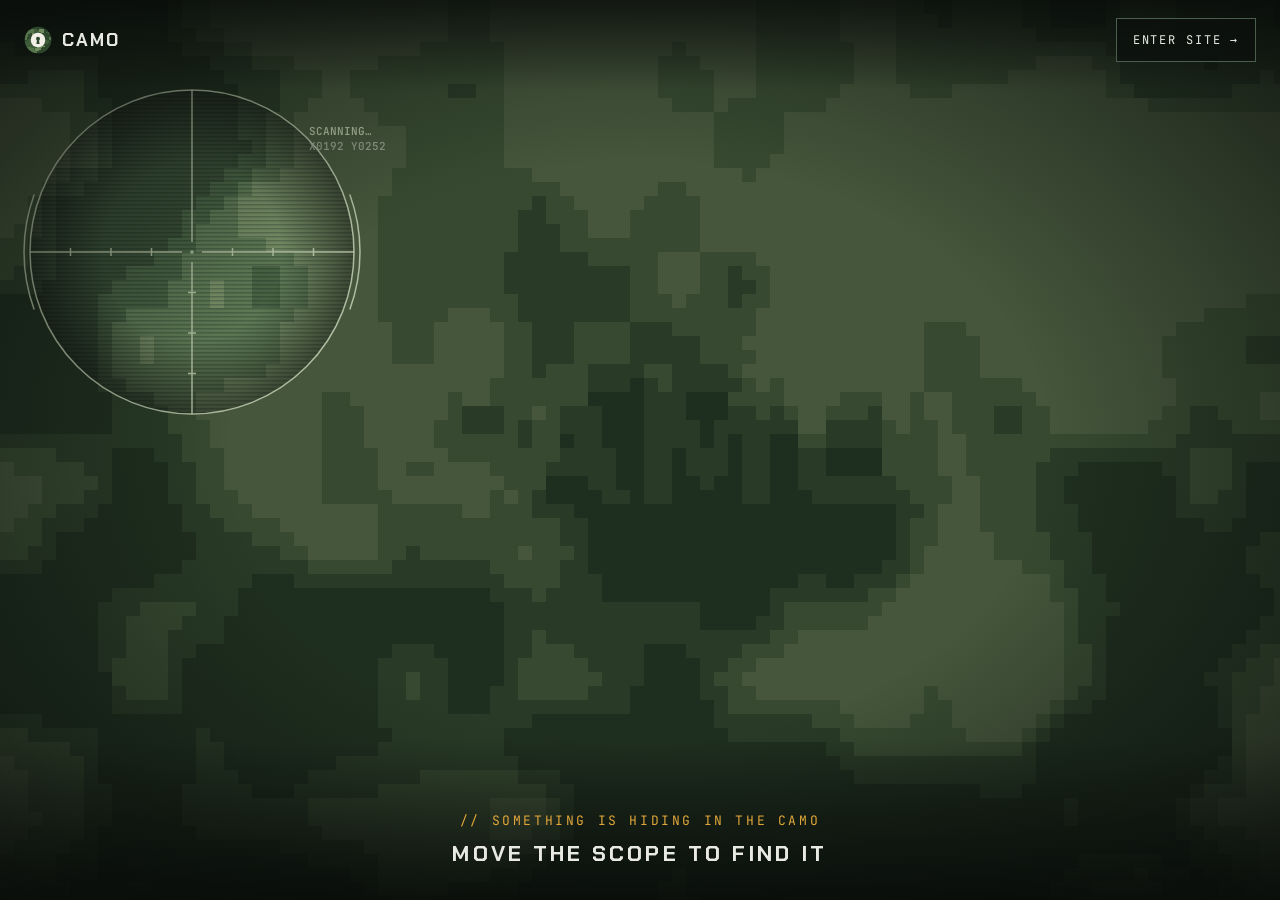
==== commit 2a47fb1e: "Website: camo-and-scope opening screen, main site moves to home.html index.html is now only the livi" ====
--- a/website/index.html
+++ b/website/index.html
@@ -3,220 +3,39 @@
 <head>
 <meta charset="utf-8">
 <meta name="viewport" content="width=device-width, initial-scale=1">
-<title>CAMO: private digital cash</title>
-<meta name="description" content="CAMO is digital cash that hides the sender, the receiver and the amount of every payment. Built on Monero's audited privacy technology. Fair launch Dec 15, 2026.">
+<title>CAMO: hidden in plain sight</title>
+<meta name="description" content="CAMO is digital cash that hides the sender, the receiver and the amount of every payment. Fair launch Dec 15, 2026, 18:00 UTC.">
 <meta http-equiv="Content-Security-Policy" content="default-src 'self'; img-src 'self'; font-src 'self'; style-src 'self'; script-src 'self'; object-src 'none'; base-uri 'none'; form-action 'none'">
 <meta name="referrer" content="no-referrer">
 <meta name="theme-color" content="#0B0F0C">
 <meta property="og:title" content="CAMO: hidden in plain sight">
-<meta property="og:description" content="Private digital cash. Sender, receiver and amount hidden in every payment. Fair launch Dec 15, 2026, 18:00 UTC.">
+<meta property="og:description" content="Private digital cash. Something is hiding in the camo. Fair launch Dec 15, 2026, 18:00 UTC.">
 <meta property="og:image" content="assets/camo-logo-512.png">
 <link rel="icon" href="assets/favicon.ico" sizes="any">
 <link rel="icon" href="assets/camo-logo.svg" type="image/svg+xml">
 <link rel="preload" href="assets/fonts/chakra-petch-latin-700-normal.woff2" as="font" type="font/woff2" crossorigin>
 <link rel="preload" href="assets/fonts/jetbrains-mono-latin-600-normal.woff2" as="font" type="font/woff2" crossorigin>
+<link rel="prefetch" href="home.html">
 <link rel="stylesheet" href="styles.css">
-<script src="main.js" defer></script>
+<script src="intro.js" defer></script>
 </head>
-<body>
-<a class="skip" href="#intel">Skip to content</a>
-<div class="grid-bg">
+<body class="intro">
+<canvas id="camo-field" class="intro-field" aria-hidden="true"></canvas>
+<div class="intro-vignette" aria-hidden="true"></div>
 
-<header class="topbar">
-  <nav class="wrap nav" aria-label="Main">
-    <a class="brand" href="#top">
-      <img src="assets/camo-logo.svg" alt="" width="36" height="36">
-      <span>CAMO</span>
-    </a>
-    <div class="nav-links">
-      <a href="#intel">01 INTEL</a>
-      <a href="#ghillie">02 GHILLIE</a>
-      <a href="#supply">03 SUPPLY</a>
-      <a href="#deploy">04 DEPLOY</a>
-      <a href="#ops">05 OPS</a>
-    </div>
-    <a class="btn btn-solid btn-sm" href="#deploy">JOIN STAGENET</a>
-  </nav>
+<header class="intro-top">
+  <span class="brand brand-sm"><img src="assets/camo-logo.svg" alt="" width="28" height="28"><span>CAMO</span></span>
+  <a class="intro-skip" href="home.html">ENTER SITE <span aria-hidden="true">→</span></a>
 </header>
 
-<main>
-<!-- HERO -->
-<section id="top" class="hero">
-  <canvas id="camo-field" class="hero-field" aria-hidden="true"></canvas>
-  <div class="hero-shade" aria-hidden="true"></div>
-  <div class="wrap hero-in">
-    <p class="kicker" data-decrypt>// OPERATION: PRIVATE MONEY</p>
-    <h1 aria-label="Hidden in plain sight.">
-      <span class="h1-line" data-decrypt aria-hidden="true">HIDDEN IN</span>
-      <span class="h1-line h1-outline" data-decrypt aria-hidden="true">PLAIN SIGHT.</span>
-    </h1>
-    <p class="lede">CAMO is digital cash that hides the sender, the receiver and the amount of every payment. No opt-in. No exceptions. Mined on ordinary computers, launched fair.</p>
-    <div class="actions">
-      <a class="btn btn-solid" href="#deploy">DEPLOY: GET CAMO</a>
-      <a class="btn btn-ghost" href="#intel">READ THE BRIEFING</a>
-    </div>
-    <div class="launch-box">
-      <p class="label"><span class="blink" aria-hidden="true"></span>MAINNET LAUNCH · DEC 15, 2026 · 18:00 UTC</p>
-      <div class="clock" id="countdown" data-launch="2026-12-15T18:00:00Z" role="timer" aria-live="off">
-        <div><span class="num" data-unit="d">--</span><span class="unit">DAYS</span></div>
-        <div><span class="num" data-unit="h">--</span><span class="unit">HRS</span></div>
-        <div><span class="num" data-unit="m">--</span><span class="unit">MIN</span></div>
-        <div><span class="num" data-unit="s">--</span><span class="unit">SEC</span></div>
-      </div>
-    </div>
-    <dl class="hero-stats">
-      <div><dt>BLOCK TIME</dt><dd>60 s</dd></div>
-      <div><dt>RING SIZE</dt><dd>16</dd></div>
-      <div><dt>MAIN EMISSION</dt><dd>18.13M</dd></div>
-      <div><dt>PROOF OF WORK</dt><dd>RandomX</dd></div>
-    </dl>
-  </div>
-  <p class="hint" aria-hidden="true">SOMETHING IS HIDING IN THE CAMO · <span class="hint-act hint-mouse">MOVE THE SCOPE</span><span class="hint-act hint-touch">TAP THE CAMO</span></p>
-  <a class="scroll-cue" href="#intel"><span aria-hidden="true">▾</span> SCROLL FOR BRIEFING</a>
-</section>
-
-<!-- 01 INTEL -->
-<section id="intel" class="band band-dark">
-  <div class="wrap stack">
-    <header class="sec-head">
-      <p class="kicker">01 // INTEL BRIEFING</p>
-      <h2>Four things every payment hides</h2>
-      <p class="sub">CAMO runs Monero's audited privacy technology, unchanged. Every layer is on for every transaction.</p>
-    </header>
-    <div class="cards">
-      <article class="card">
-        <p class="tag">TARGET: SENDER</p>
-        <h3>Ring signatures</h3>
-        <p>Every spend hides among 16 possible senders. Observers can verify it, never trace it.</p>
-      </article>
-      <article class="card">
-        <p class="tag">TARGET: RECEIVER</p>
-        <h3>Stealth addresses</h3>
-        <p>Your address never touches the chain. Each payment lands at a fresh one-time key.</p>
-      </article>
-      <article class="card">
-        <p class="tag">TARGET: AMOUNT</p>
-        <h3>RingCT + Bulletproofs+</h3>
-        <p>Amounts are sealed. The network checks the math balances without seeing a single number.</p>
-      </article>
-      <article class="card">
-        <p class="tag">TARGET: LOCATION</p>
-        <h3>Dandelion++ and Tor</h3>
-        <p>Transactions are relayed through a random path before broadcast, so your IP stays off the record.</p>
-      </article>
-    </div>
-  </div>
-</section>
-
-<!-- 02 GHILLIE -->
-<section id="ghillie" class="band">
-  <div class="wrap split">
-    <div class="ghillie-art">
-      <div class="panel">
-        <span class="corner tr amber" aria-hidden="true"></span>
-        <img src="assets/ghillie-icon-512.png" alt="Ghillie wallet icon: a camouflage hood with a keyhole face" width="240" height="240">
-      </div>
-    </div>
-    <div class="stack-sm grow">
-      <p class="kicker">02 // GEAR: GHILLIE WALLET</p>
-      <h2>Your camo for money</h2>
-      <p class="sub">Ghillie is CAMO's own wallet for desktop and phone. One app to hold, send, mine and swap, with your 25 recovery words as the only key.</p>
-      <ul class="features">
-        <li><strong>Mine while idle</strong><span>One switch on your computer. Start, stop and track it from your phone.</span></li>
-        <li><strong>Fast sync</strong><span>Ready in seconds, not hours.</span></li>
-        <li><strong>BTC ↔ CAMO swaps</strong><span>Peer to peer. No exchange account.</span></li>
-        <li><strong>Desktop + mobile</strong><span>Mac, Windows, Linux, iOS, Android.</span></li>
-      </ul>
-      <p class="status">STATUS: IN DEVELOPMENT · WALLET Q1 2027 · SWAPS Q2 2027</p>
-    </div>
-  </div>
-</section>
-
-<!-- 03 SUPPLY -->
-<section id="supply" class="band band-dark">
-  <div class="wrap stack">
-    <header class="sec-head">
-      <p class="kicker">03 // SUPPLY INTEL</p>
-      <h2>Every coin accounted for</h2>
-      <p class="sub">No pre-sale. One disclosed allocation, fixed into block 1 by the protocol and checkable by anyone. Everything else is mined.</p>
-    </header>
-    <dl class="stats stats-wide">
-      <div><dt>MAIN EMISSION</dt><dd>18.13M</dd><p>over ~8 years</p></div>
-      <div><dt>TAIL EMISSION</dt><dd>0.3 / block</dd><p>miners always paid</p></div>
-      <div><dt>FOUNDER + MARKETING</dt><dd>3.0%</dd><p>489,600 + 54,400 CAMO</p></div>
-      <div class="hot"><dt>BURNED AT LAUNCH</dt><dd>96,000</dd><p>provably unspendable</p></div>
-    </dl>
-    <div class="panel burn">
-      <p class="label">BURN ADDRESS · AUDIT IT WITH THE PUBLIC VIEW KEY</p>
-      <p class="addr">Cdqd3jC3ocP6H1BX4G2Uis8qVYj6ddShVfqGaxkvCE64YEgGgZTt5RjLZ4toVBJ3pae1HJR1AcWQxBmSRi55ePTv4dxHzs8</p>
-      <p class="addr dim">view key 4846a9442b62be63ac514878acb76bc3ede0468f7f3d3b0710d191fcedf57f09</p>
-    </div>
-  </div>
-</section>
-
-<!-- 04 DEPLOY -->
-<section id="deploy" class="band">
-  <div class="wrap stack">
-    <header class="sec-head">
-      <p class="kicker">04 // DEPLOY</p>
-      <h2>Gear up before launch</h2>
-    </header>
-    <ol class="cards steps">
-      <li class="card">
-        <p class="step-no" aria-hidden="true">01</p>
-        <h3>Download</h3>
-        <p>Signed releases for Mac, Windows and Linux go live Dec 7. Check the published hashes before you run anything.</p>
-        <p class="soon">DOWNLOADS OPEN DEC 7</p>
-      </li>
-      <li class="card">
-        <p class="step-no" aria-hidden="true">02</p>
-        <h3>Create your wallet</h3>
-        <p>Write your 25 words on paper. Never photograph them, never share them. They are the only key to your coins.</p>
-      </li>
-      <li class="card">
-        <p class="step-no" aria-hidden="true">03</p>
-        <h3>Mine at 18:00 UTC</h3>
-        <p>Mining opens Dec 15. Any modern CPU works. Practice on the public stagenet now so you're ready.</p>
-        <p class="soon">MINING GUIDE COMING SOON</p>
-      </li>
-    </ol>
-  </div>
-</section>
-
-<!-- 05 OPS -->
-<section id="ops" class="band band-dark">
-  <div class="wrap stack">
-    <header class="sec-head">
-      <p class="kicker">05 // OPERATIONS TIMELINE</p>
-      <h2>The mission plan</h2>
-    </header>
-    <ol class="timeline">
-      <li><span class="when">NOV 10, 2026</span><span>Public stagenet opens: test mining, sending and wallet restores</span></li>
-      <li><span class="when">DEC 7, 2026</span><span>Signed release binaries published, launch time confirmed</span></li>
-      <li class="hot"><span class="when">DEC 15, 2026</span><span>Mainnet launch, 18:00 UTC. Fair launch: anyone can mine from the first block.</span></li>
-      <li><span class="when">Q1 2027</span><span>Ghillie wallet for desktop and mobile, with mine-while-idle</span></li>
-      <li><span class="when">Q2 2027</span><span>BTC ↔ CAMO swaps in Ghillie, merchant checkout plugins</span></li>
-      <li><span class="when">LATER</span><span>FCMP++: every spend hidden among every coin on the chain</span></li>
-    </ol>
-  </div>
-</section>
+<main class="intro-bottom">
+  <h1 class="visually-hidden">CAMO: hidden in plain sight</h1>
+  <p class="kicker">// SOMETHING IS HIDING IN THE CAMO</p>
+  <p class="intro-cta" id="scope-status" aria-live="polite">
+    <span class="when-searching"><span class="hint-mouse">MOVE THE SCOPE TO FIND IT</span><span class="hint-touch">TAP THE CAMO TO AIM THE SCOPE</span></span>
+    <span class="when-locked"><span class="hint-mouse">TARGET ACQUIRED · CLICK TO ENTER</span><span class="hint-touch">TARGET ACQUIRED · TAP TO ENTER</span></span>
+  </p>
+  <noscript><p class="intro-cta"><a href="home.html">ENTER THE CAMO SITE</a></p></noscript>
 </main>
-
-<footer class="footer">
-  <div class="wrap footer-in">
-    <div class="stack-xs">
-      <div class="brand brand-sm"><img src="assets/camo-logo.svg" alt="" width="28" height="28"><span>CAMO</span></div>
-      <p class="fine">Open-source software built on Monero. Not an offer to sell anything and not investment advice. Follow the laws where you live.</p>
-    </div>
-    <nav class="footer-links" aria-label="Footer">
-      <a href="assets/CAMO-White-Paper.pdf">WHITE PAPER</a>
-      <a href="https://github.com/thedifference7717-sys/camo" rel="noopener">GITHUB</a>
-      <span class="soon">BLOCK EXPLORER · SOON</span>
-      <span class="soon">COMMUNITY · SOON</span>
-    </nav>
-  </div>
-</footer>
-
-</div>
 </body>
 </html>
--- a/website/styles.css
+++ b/website/styles.css
@@ -59,45 +59,32 @@
 .sub{max-width:680px;font-size:17px;line-height:1.6;color:var(--text-2)}
 .sec-head{display:flex;flex-direction:column;gap:10px}
 
-/* hero: living camo field + scope */
-.hero{position:relative;min-height:calc(100vh - 73px);min-height:calc(100svh - 73px);display:flex;flex-direction:column;justify-content:center;overflow:hidden;border-bottom:1px solid var(--line);background:#0E140F}
-.hero-field{position:absolute;inset:0;width:100%;height:100%;display:block;cursor:crosshair}
-.hero-shade{position:absolute;inset:0;pointer-events:none;
-  background:linear-gradient(90deg,rgba(8,11,9,.92) 0%,rgba(8,11,9,.78) 38%,rgba(8,11,9,.15) 68%,rgba(8,11,9,0) 100%),
-             linear-gradient(0deg,rgba(8,11,9,.85) 0%,rgba(8,11,9,0) 22%)}
-.hero-in{position:relative;width:100%;padding-top:64px;padding-bottom:88px;display:flex;flex-direction:column;gap:24px;pointer-events:none}
-.hero-in a,.hero-in .clock{pointer-events:auto}
-.hero h1{display:flex;flex-direction:column;font-size:clamp(48px,9vw,128px);line-height:.9;letter-spacing:.01em;text-transform:uppercase;max-width:12ch}
+/* home hero */
+.hero{padding-top:88px;padding-bottom:72px;display:flex;flex-wrap:wrap;gap:48px;align-items:center}
+.hero-copy{flex:999 1 520px;min-width:0;display:flex;flex-direction:column;gap:24px}
+.hero h1{display:flex;flex-direction:column;font-size:clamp(44px,7vw,92px);line-height:.92;letter-spacing:.01em;text-transform:uppercase}
 .h1-line{white-space:nowrap}
 .h1-outline{color:transparent;-webkit-text-stroke:2px var(--olive);text-shadow:0 0 28px rgba(143,163,122,.25)}
-.lede{max-width:520px;font-size:19px;line-height:1.55;color:var(--text-2)}
-.launch-box{display:flex;flex-direction:column;gap:10px;margin-top:8px}
-.launch-box .label{display:flex;align-items:center;gap:10px;color:var(--amber)}
+.lede{max-width:560px;font-size:19px;line-height:1.55;color:var(--text-2)}
+.panel{position:relative;border:1px solid var(--line-2);background:rgba(18,26,21,.9)}
+.hero-panel{flex:1 1 360px;min-width:0;padding:26px;display:flex;flex-direction:column;gap:18px}
+.corner{position:absolute;width:22px;height:22px;border:0 solid var(--olive)}
+.corner.tl{top:-1px;left:-1px;border-top-width:3px;border-left-width:3px}
+.corner.br{bottom:-1px;right:-1px;border-bottom-width:3px;border-right-width:3px}
+.corner.tr{top:-1px;right:-1px;border-top-width:3px;border-right-width:3px}
+.corner.amber{border-color:var(--amber)}
+.launch{display:flex;align-items:center;gap:14px}
+.launch img{width:64px;height:64px;flex:none}
+.launch .label{display:flex;align-items:center;gap:10px;color:var(--amber)}
 .blink{width:8px;height:8px;background:var(--amber);border-radius:50%;box-shadow:0 0 10px var(--amber);animation:blink 1.4s steps(2,start) infinite}
 @keyframes blink{to{visibility:hidden}}
-.clock{display:flex;gap:10px;font-family:var(--mono)}
-.clock>div{display:flex;flex-direction:column;align-items:center;min-width:78px;padding:12px 10px 10px;border:1px solid var(--line-2);background:rgba(11,15,12,.82);position:relative}
+.clock{display:grid;grid-template-columns:repeat(4,minmax(0,1fr));gap:8px;font-family:var(--mono)}
+.clock>div{display:flex;flex-direction:column;align-items:center;padding:12px 4px 10px;border:1px solid var(--line-2);background:rgba(11,15,12,.82);position:relative}
 .clock>div::before{content:"";position:absolute;top:-1px;left:-1px;width:10px;height:10px;border-top:2px solid var(--amber);border-left:2px solid var(--amber)}
-.clock .num{font-size:40px;font-weight:600;line-height:1;color:var(--text);font-variant-numeric:tabular-nums}
+.clock .num{font-size:34px;font-weight:600;line-height:1;color:var(--text);font-variant-numeric:tabular-nums}
 .clock .unit{margin-top:6px;font-size:10px;letter-spacing:.2em;color:var(--text-3)}
 .clock.live .num{color:var(--amber)}
-.hero-stats{margin:8px 0 0;display:flex;flex-wrap:wrap;gap:8px 28px;font-family:var(--mono)}
-.hero-stats dt{font-size:10px;letter-spacing:.18em;color:var(--text-3)}
-.hero-stats dd{margin:2px 0 0;font-size:16px;font-weight:600;color:var(--link)}
-.hint{position:absolute;right:24px;bottom:28px;margin:0;font-family:var(--mono);font-size:11px;letter-spacing:.18em;color:var(--text-3);pointer-events:none;text-align:right}
-.hint-act{color:var(--amber);white-space:nowrap}
-.hint-touch{display:none}
-@media (hover:none){.hint-mouse{display:none}.hint-touch{display:inline}}
-.scroll-cue{position:absolute;left:50%;bottom:22px;transform:translateX(-50%);font-family:var(--mono);font-size:11px;letter-spacing:.2em;text-decoration:none;color:var(--text-3);padding:10px;white-space:nowrap}
-.scroll-cue span{display:inline-block;animation:nudge 1.8s ease-in-out infinite}
-@keyframes nudge{50%{transform:translateY(4px)}}
-@media (prefers-reduced-motion:reduce){.blink,.scroll-cue span{animation:none}}
-@media (max-width:900px){
-  .hero{justify-content:flex-start}
-  .hero-shade{background:linear-gradient(180deg,rgba(8,11,9,.72) 0%,rgba(8,11,9,.62) 60%,rgba(8,11,9,0) 80%,rgba(8,11,9,.5) 100%)}
-  .hero-in{padding-bottom:260px}
-  .hint{left:16px;right:16px;bottom:64px;text-align:center}
-}
+@media (prefers-reduced-motion:reduce){.blink{animation:none}}
 
 /* stat grids */
 .stats{margin:0;display:grid;gap:1px;background:var(--line);border:1px solid var(--line);font-family:var(--mono)}
@@ -159,17 +146,38 @@
 .footer-links a,.footer-links span{min-height:24px;display:inline-flex;align-items:center}
 
 @media (max-width:560px){
-  .hero-in{padding-top:56px;gap:20px}
   .h1-outline{-webkit-text-stroke-width:1.5px}
-  .clock{gap:6px}.clock>div{min-width:0;flex:1}.clock .num{font-size:30px}
+  .clock .num{font-size:28px}.hero-panel{padding:20px}
   .band>.wrap{padding-top:56px;padding-bottom:56px}
   .wrap{padding-left:16px;padding-right:16px}
   .nav{flex-wrap:nowrap;justify-content:space-between;padding-top:10px;padding-bottom:10px}
   .nav-links{display:none}
-  .hero{min-height:calc(100svh - 65px)}
-  .hero-in{padding-top:40px}
+  .hero{padding-top:48px;padding-bottom:48px;gap:32px}
   .lede{font-size:17px}
   .topbar{position:static}
   .features{grid-template-columns:1fr}
   .ghillie-art img{width:180px;height:180px}
 }
+
+/* opening screen (index.html) */
+.visually-hidden{position:absolute;width:1px;height:1px;overflow:hidden;clip:rect(0 0 0 0);white-space:nowrap}
+body.intro{height:100vh;height:100svh;overflow:hidden;background:#0E140F}
+.intro-field{position:fixed;inset:0;width:100%;height:100%;display:block;cursor:crosshair;touch-action:manipulation}
+body.locked .intro-field{cursor:pointer}
+.intro-vignette{position:fixed;inset:0;pointer-events:none;
+  background:radial-gradient(ellipse at center,rgba(8,11,9,0) 45%,rgba(8,11,9,.7) 100%),
+             linear-gradient(180deg,rgba(8,11,9,.75) 0,rgba(8,11,9,0) 90px),
+             linear-gradient(0deg,rgba(8,11,9,.85) 0,rgba(8,11,9,0) 160px)}
+.intro-top{position:fixed;top:0;left:0;right:0;display:flex;align-items:center;justify-content:space-between;gap:16px;padding:18px 24px;pointer-events:none}
+.intro-top a{pointer-events:auto}
+.intro-skip{display:inline-flex;align-items:center;gap:8px;min-height:44px;padding:0 16px;border:1px solid var(--olive-dim);background:rgba(11,15,12,.7);font-family:var(--mono);font-size:12px;letter-spacing:.16em;text-decoration:none;color:var(--text)}
+.intro-skip:hover{border-color:var(--olive);color:#fff}
+.intro-bottom{position:fixed;left:0;right:0;bottom:0;padding:0 24px 32px;display:flex;flex-direction:column;align-items:center;gap:10px;text-align:center;pointer-events:none}
+.intro-bottom a{pointer-events:auto}
+.intro-cta{font-family:var(--display);font-weight:700;font-size:clamp(16px,2.2vw,22px);letter-spacing:.14em;color:var(--text)}
+.when-locked,.hint-touch{display:none}
+body.locked .when-searching{display:none}
+body.locked .when-locked{display:inline;color:var(--amber)}
+@media (hover:none){.hint-mouse{display:none}.hint-touch{display:inline}}
+body.entering .intro-top,body.entering .intro-bottom,body.entering .intro-vignette{opacity:0;transition:opacity .3s}
+@media (max-width:560px){.intro-bottom .kicker{font-size:11px;letter-spacing:.14em}.intro-top{padding:14px 16px}.intro-bottom{padding:0 16px 28px}}
